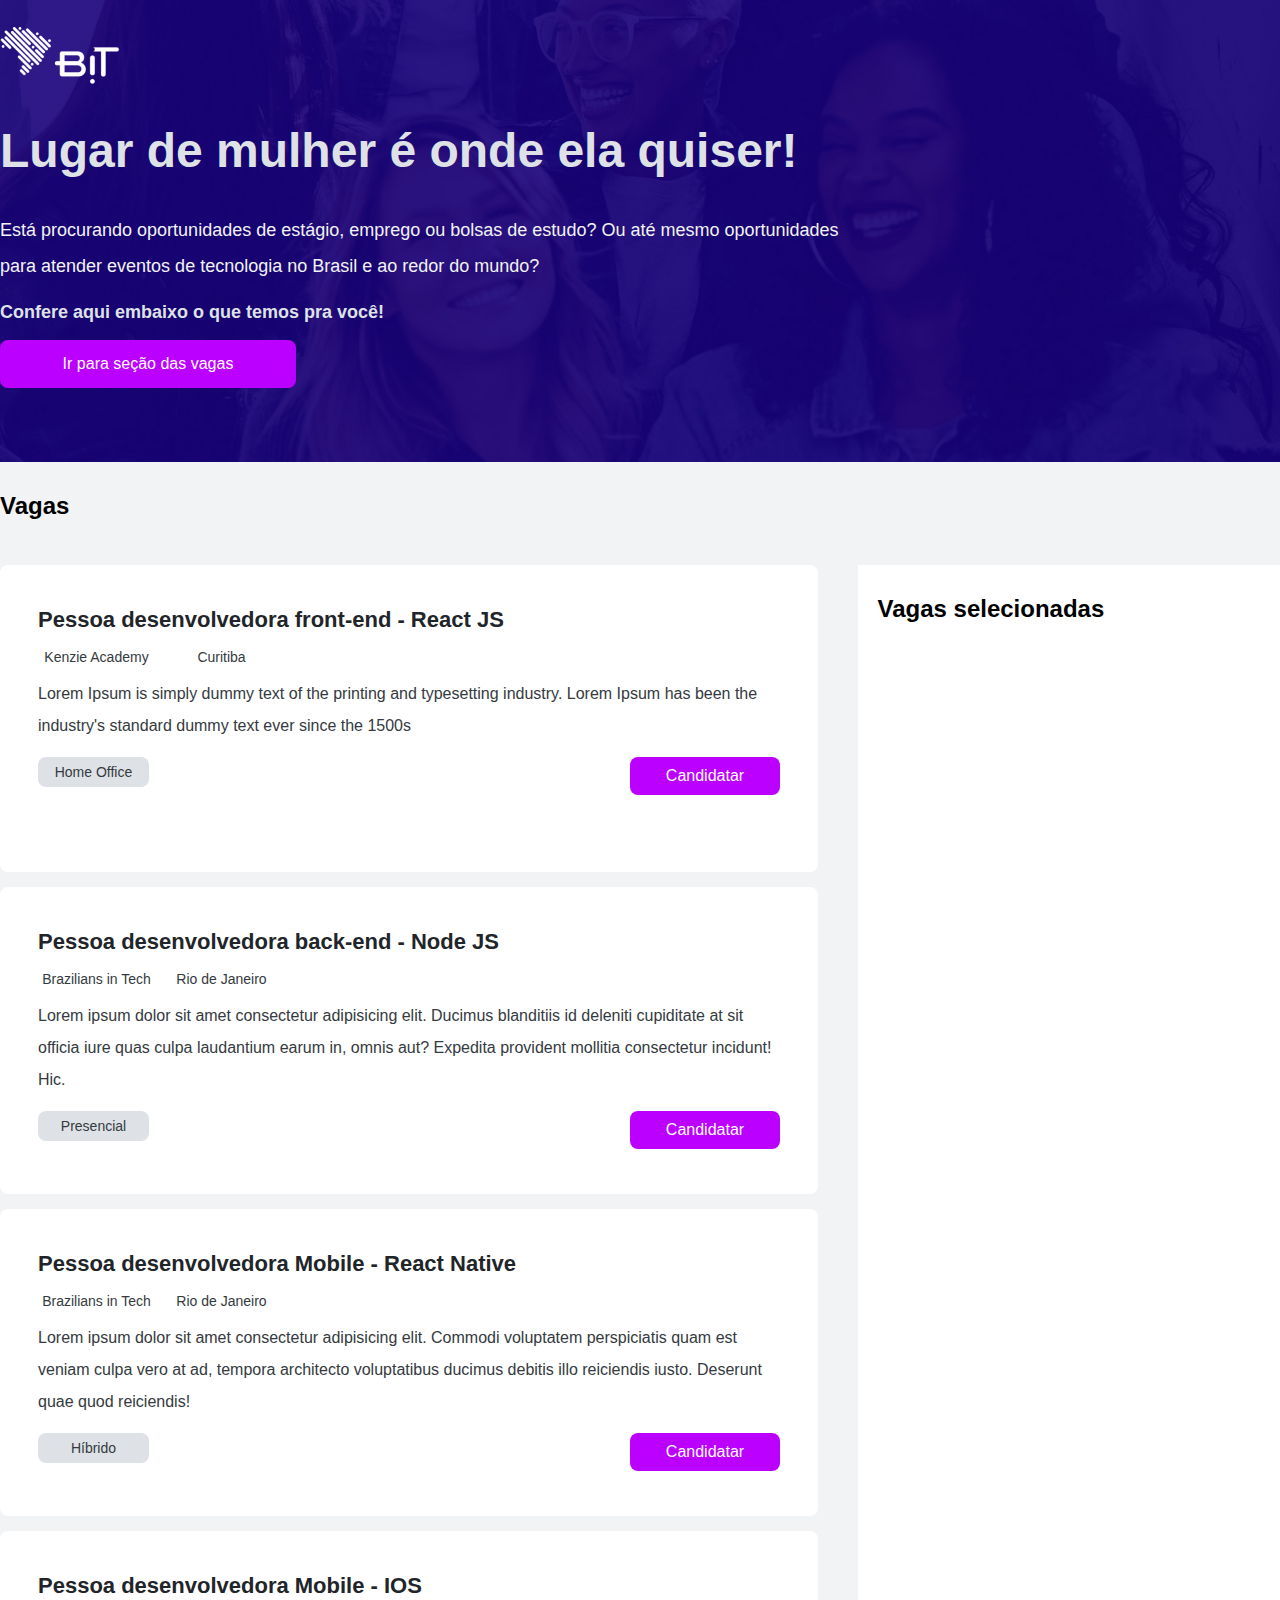
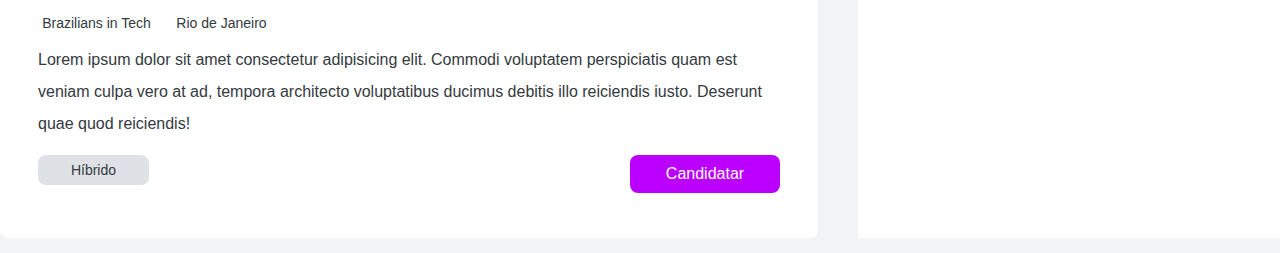
==== mulheresEmTech-master/index.html @ f9754e4c "Add files via upload" ====
<!DOCTYPE html>
<html lang="pt-br">
  <head>
    <meta charset="UTF-8" />
    <meta http-equiv="X-UA-Compatible" content="IE=edge" />
    <meta name="viewport" content="width=device-width, initial-scale=1.0" />
    <link rel="stylesheet" href="./assets/css/reset.css" />
    <link rel="stylesheet" href="./assets/css/colors.css" />
    <link rel="stylesheet" href="./assets/css/fonts.css" />
    <link rel="stylesheet" href="./assets/css/style.css" />
    <title>Mulheres em Tech</title>
  </head>
  <body>
    <!--  CABEÇALHO  -->
    <header>
      <div class="container">
        <img
          src="./assets/img/logo.png"
          alt="imagem logo empresa Brazilians in Tech"
        />
        <h1 class="title-1 color-grey-3">Lugar de mulher é onde ela quiser!</h1>
        <p class="text-1 color-grey-5">
          Está procurando oportunidades de estágio, emprego ou bolsas de estudo?
          Ou até mesmo oportunidades para atender eventos de tecnologia no
          Brasil e ao redor do mundo?
        </p>
        <h4 class="title-5 color-grey-3">
          Confere aqui embaixo o que temos pra você!
        </h4>

        <button class="bg-color-brand-1 big-btn">
          <a
            class="color-grey-6"
            href="https://braziliansintech.com/oportunidades/empregos"
            >Ir para seção das vagas</a
          >
        </button>
      </div>
    </header>
    <!--   CONTEUDO PRINCIPAL -->
    <main class="container">
      <h2 id="vagas">Vagas</h2>
      <div class="main-container">
        <!--   SEÇÃO DE VAGAS  -->
        <section>
          <!--   PRIMEIRO CARD DE VAGA  -->
          <!-- <div class="cards-vagas bg-color-grey-6">
            <h2 class="title-4 color-grey-1">
              Pessoa desenvolvedora front-end - React JS
            </h2>
            <span class="text-3 color-grey-2 span-card">Kenzie Academy</span>
            <span class="text-3 color-grey-2 span-card">Curitiba</span>
            <p class="text-2 color-grey-2">
              Lorem Ipsum is simply dummy text of the printing and typesetting
              industry. Lorem Ipsum has been the industry's standard dummy text
              ever since the 1500s
            </p>
            <div class="box-candidatar">
              <span class="text-3 color-grey-2">Home Office</span>
              <button class="little-btn bg-color-brand-1 color-grey-6">
                Candidatar
              </button>
            </div>
          </div> -->

          <!--   SEGUNDO CARD DE VAGA  -->
          <!-- <div class="cards-vagas bg-color-grey-6">
            <h2 class="title-4 color-grey-1">
              Pessoa desenvolvedora back-end - Node JS
            </h2>
            <span class="text-3 color-grey-2 span-card"
              >Brazilians in Tech</span
            >
            <span class="text-3 color-grey-2 span-card">Rio de Janeiro </span>
            <p class="text-2 color-grey-2">
              Lorem ipsum dolor sit amet consectetur adipisicing elit. Ducimus
              blanditiis id deleniti cupiditate at sit officia iure quas culpa
              laudantium earum in, omnis aut? Expedita provident mollitia
              consectetur incidunt! Hic.
            </p>
            <div class="box-candidatar">
              <span class="text-3 color-grey-2">Presencial</span>
              <button class="little-btn bg-color-brand-1 color-grey-6">
                Candidatar
              </button>
            </div>
          </div> -->

          <!--   TERCEIRO CARD DE VAGA  -->
          <!-- <div class="cards-vagas bg-color-grey-6">
            <h2 class="title-4 color-grey-1">
              Pessoa desenvolvedora Mobile - React Native
            </h2>
            <span class="text-3 color-grey-2 span-card"
              >Brazilians in Tech</span
            >
            <span class="text-3 color-grey-2 span-card">Rio de Janeiro </span>
            <p class="text-2 color-grey-2">
              Lorem ipsum dolor sit amet <span>consectetur</span> adipisicing
              elit. Commodi voluptatem perspiciatis quam est veniam culpa vero
              at ad, tempora architecto voluptatibus ducimus debitis illo
              reiciendis iusto. Deserunt quae quod reiciendis!
            </p>
            <div class="box-candidatar">
              <span class="text-3 color-grey-2">Híbrido </span>
              <button class="little-btn bg-color-brand-1 color-grey-6">
                Candidatar
              </button>
            </div>
          </div> -->
        </section>

        <!-- BARRA LATERAL   -->
        <aside class="bg-color-grey-6">
          <h2>Vagas selecionadas</h2>
          <!-- PRIMEIRA VAGA SELECIONADA   -->
          <ul id="container-vagas-selecionadas">
            <!-- <li class="vaga-selecionada-card">
              <div class="flex-row">
                <h3>Pessoa desenvolvedora front-end - React JS</h3>
  
                <button class="trash-btn bg-color-grey-5">
                  <img src="./assets/img/trash.svg" alt="ícone de lixeira" />
                </button>
              </div>
  
              <div class="flex-span">
                <span class="color-grey-2 text-3">Kenzie Academy</span>
                <span class="color-grey-2 text-3">Curitiba</span>
              </div>
            </li> -->
  
          

          </ul>
      </aside>
      </div>
    </main>
    <script src="./assets/js/vagas.js"></script>
    <script src="./assets/js/script.js"></script>
  </body>
</html>
---- mulheresEmTech-master/assets/css/colors.css ----
/* COLORS */

.color-brand-1 {
  color: #bc00ff;
}

.color-brand-2 {
  color: #540073;
}

.color-grey-1 {
  color: #212529;
}

.color-grey-2 {
  color: #343a40;
}

.color-grey-3 {
  color: #dee2e6;
}

.color-grey-4 {
  color: #e9ecef;
}

.color-grey-5 {
  color: #f1f3f5;
}

.color-grey-6 {
  color: #ffffff;
}

/* Background */
.bg-color-brand-1 {
  background-color: #bc00ff;
}

.bg-color-brand-2 {
  background-color: #540073;
}

.bg-color-grey-3 {
  background-color: #dee2e6;
}

.bg-color-grey-4 {
  background-color: #e9ecef;
}

.bg-color-grey-5 {
  background-color: #f1f3f5;
}

.bg-color-grey-6 {
  background-color: #ffffff;
}
---- mulheresEmTech-master/assets/css/fonts.css ----
.title-1 {
  font-size: 48px;
  font-weight: 600;
  line-height: 72px;
}

.title-2 {
  font-size: 40px;
  font-weight: 600;
  line-height: 60px;
}

.title-3 {
  font-size: 32px;
  font-weight: 600;
  line-height: 48px;
}

.title-4 {
  font-size: 22px;
  font-weight: 600;
  line-height: 33px;
}

.title-5 {
  font-size: 18px;
  font-weight: 600;
  line-height: 26px;
}

.text-1 {
  font-size: 18px;
  font-weight: 400;
  line-height: 36px;
}

.text-2 {
  font-size: 16px;
  font-weight: 400;
  line-height: 32px;
}

.text-3 {
  font-size: 14px;
  font-weight: 400;
  line-height: 22px;
}
---- mulheresEmTech-master/assets/css/style.css ----
/* GERAL */

.container {
  width: 1400px;
  margin: 0 auto;
}

body {
  font-family: "Poppins", sans-serif;
  background-color: #f1f3f5;
}

/* HEADER */

header {
  background-image: url(../img/header-bg.jpg);
  background-size: cover;
  height: 462px;
}

img {
  margin-top: 25px;
  margin-bottom: 25px;
}

h1 {
  margin-bottom: 25px;
}

header p {
  width: 60%;
  margin-bottom: 15px;
}

h4 {
  margin-bottom: 15px;
}
.big-btn {
  width: 296px;
  height: 48px;
  border-radius: 8px;
  border: none;
  font-size: 16px;
  line-height: 24px;
  font-weight: 500;
}

.big-btn:hover {
  background-color: blueviolet;
}

a {
  text-decoration: none;
}

/* MAIN */

#vagas {
  margin: 30px 0;
  text-align: start;
}

.little-btn {
  width: 150px;
  height: 38px;
  border-radius: 8px;
  border: none;
  font-size: 16px;
  line-height: 24px;
  font-weight: 500;
  cursor: pointer;
}

.little-btn:hover {
  background-color: blueviolet;
}

.main-container {
  display: flex;
  justify-content: space-between;
}

.cards-vagas {
  height: 307px;
  width: 818px;
  left: 0px;
  top: 0px;
  border-radius: 8px;
  padding: 38px;
  margin: 15px auto;
}

.span-card {
  display: inline-block;
  width: 117px;
  margin-right: 8px;
  text-align: center;
  margin-top: 10px;
  margin-bottom: 10px;
}

.box-candidatar {
  margin-top: 15px;
  display: flex;
  justify-content: space-between;
}

.box-candidatar span {
  background-color: #dee2e6;
  border-radius: 8px;
  text-align: center;
  width: 111px;
  height: 30px;
  padding: 4px 12px 4px 12px;
}

/* ASIDE */
aside {
  margin: 15px auto;
  width: 503px;
  /* height: 316px; */
}

aside h2 {
  text-align: start;
  margin: 30px 20px;
}

.vaga-selecionada-card {
  display: flex;
  flex-direction: column;
}

.flex-row {
  display: flex;
  flex-direction: row;
  justify-content: space-around;
  height: 100px;
  align-items: center;
}

.trash-btn {
  height: 38px;
  width: 44px;
  border-radius: 8px;
  border: none;
  cursor: pointer;
}

.trash-btn:hover {
  background-color: #dee2e6;
}

.trash-btn img {
  margin-top: 9px;
}

.flex-span {
  display: flex;
  justify-content: flex-start;
}

.flex-span span {
  margin-left: 20px;
}
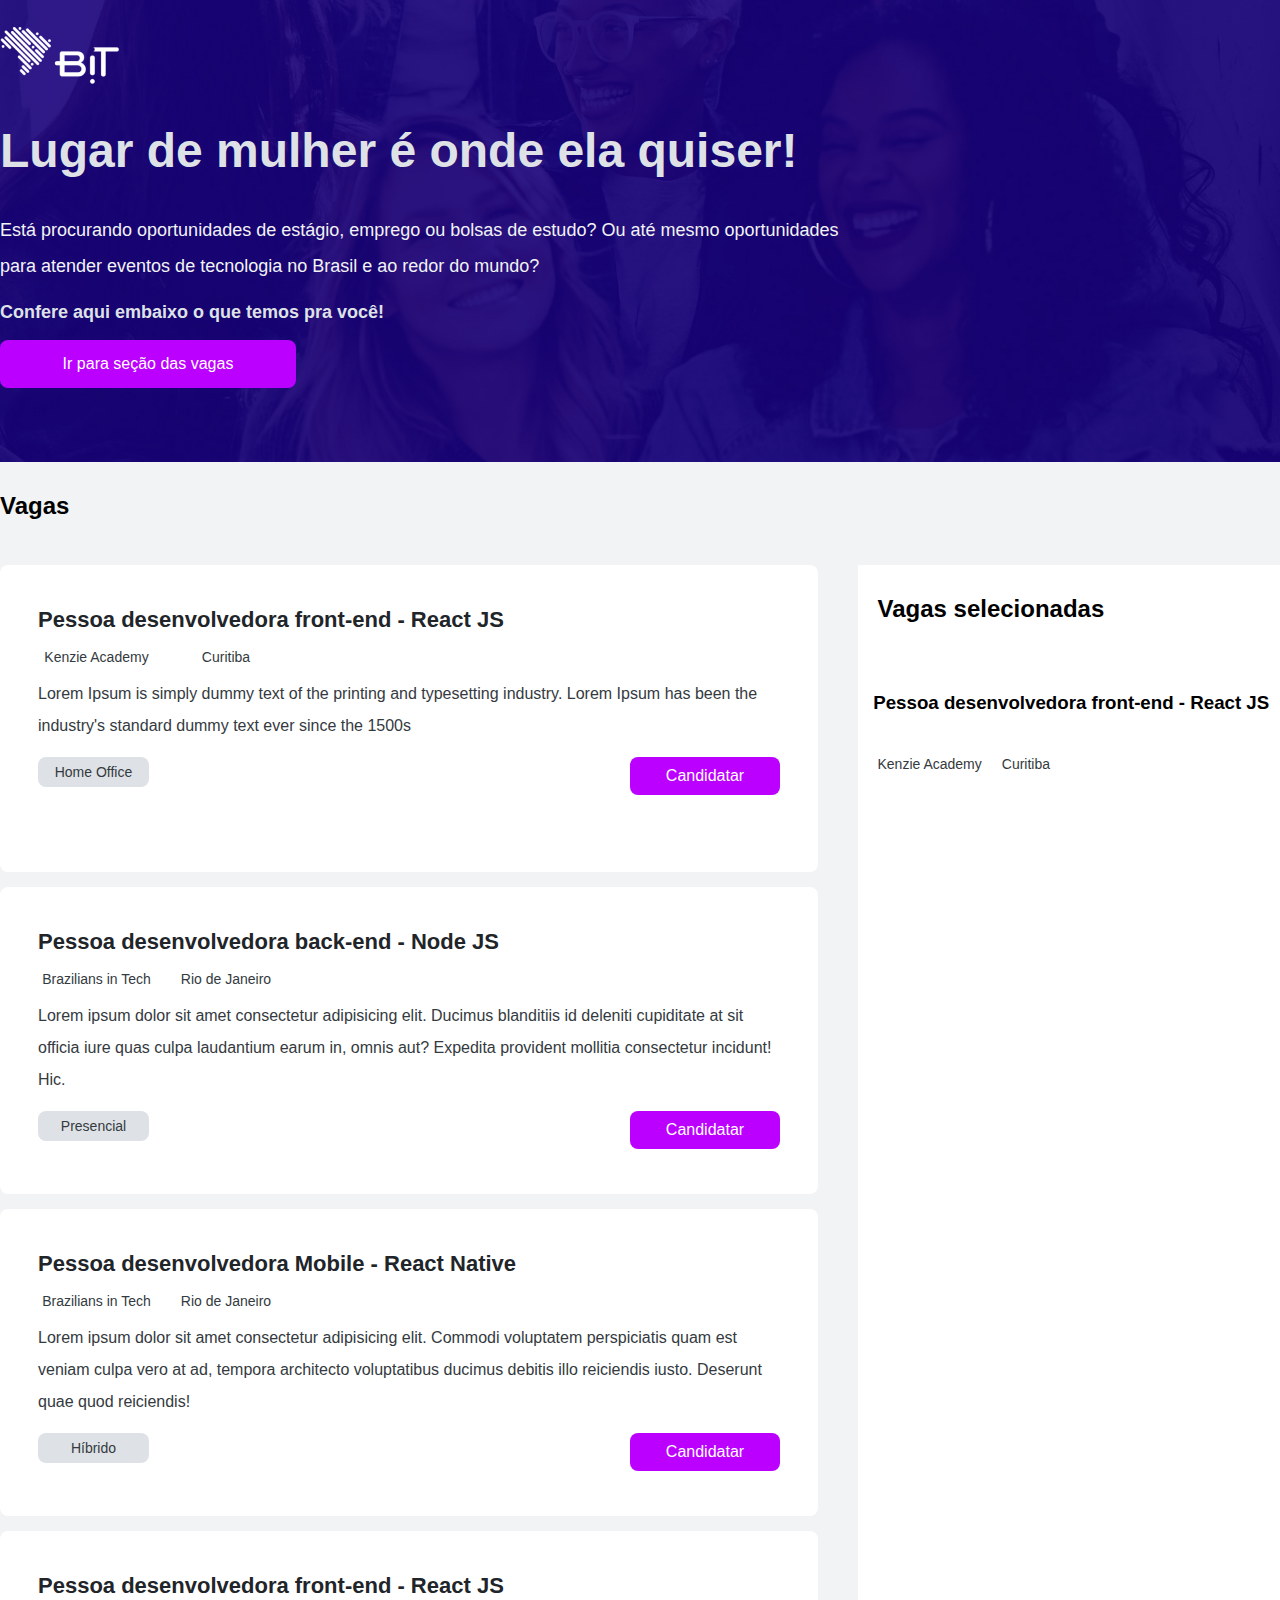
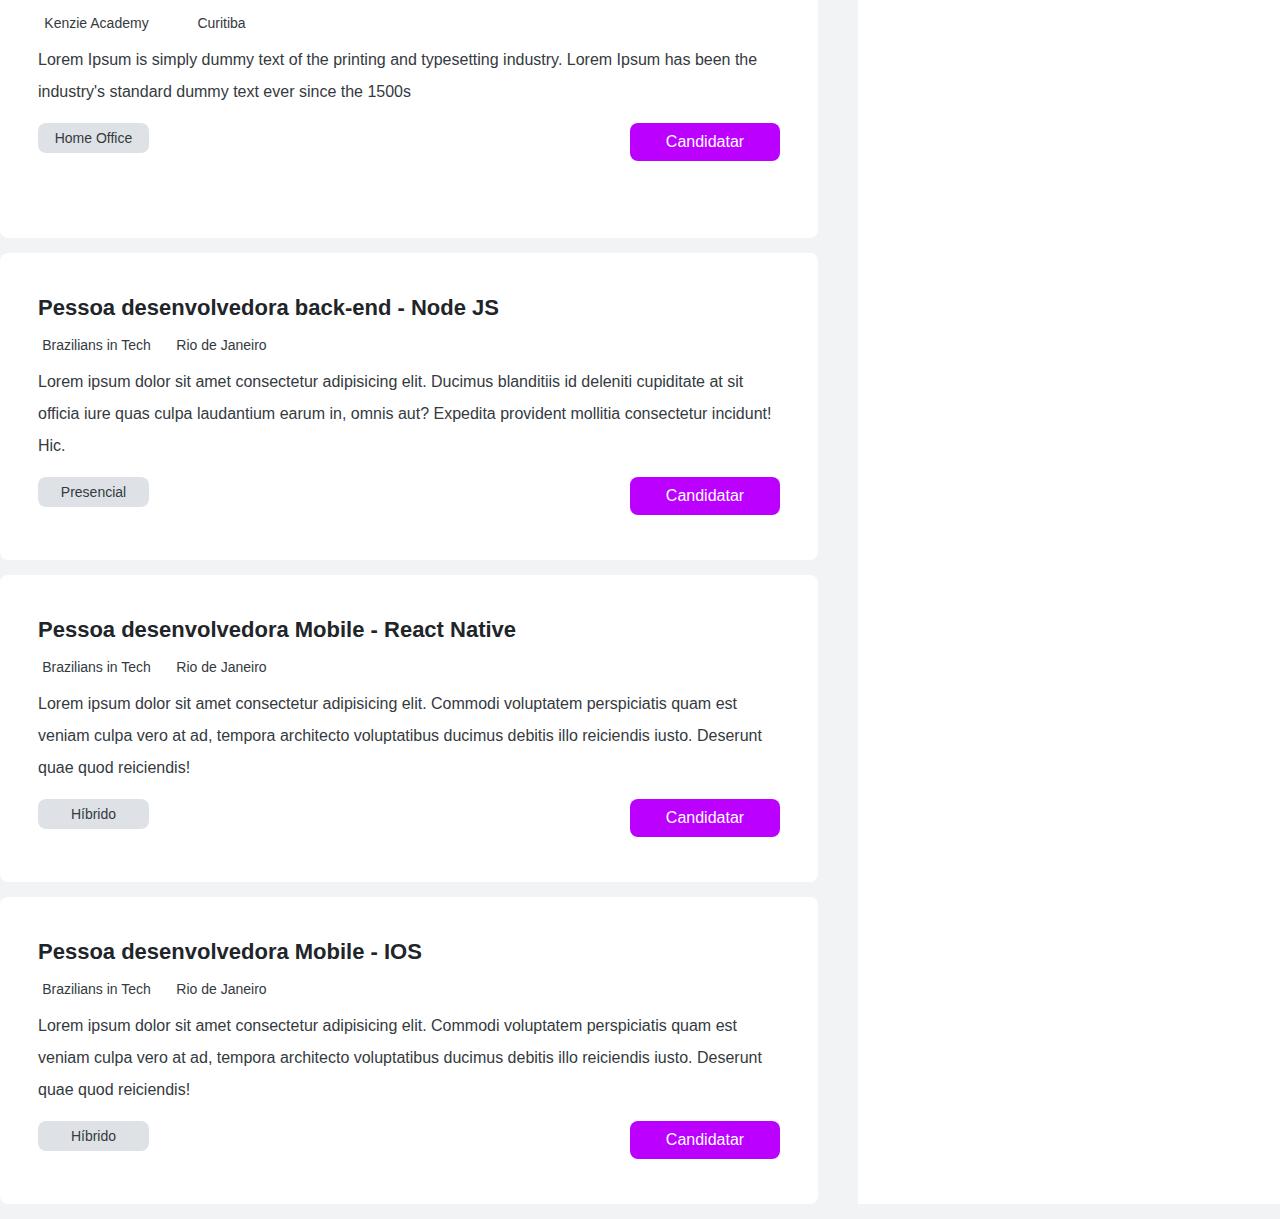
==== commit ce017b20: "retirando comentarios" ====
--- a/mulheresEmTech-master/index.html
+++ b/mulheresEmTech-master/index.html
@@ -11,7 +11,7 @@
     <title>Mulheres em Tech</title>
   </head>
   <body>
-    <!--  CABEÇALHO  -->
+    
     <header>
       <div class="container">
         <img
@@ -37,14 +37,14 @@
         </button>
       </div>
     </header>
-    <!--   CONTEUDO PRINCIPAL -->
+   
     <main class="container">
       <h2 id="vagas">Vagas</h2>
       <div class="main-container">
-        <!--   SEÇÃO DE VAGAS  -->
+       
         <section>
-          <!--   PRIMEIRO CARD DE VAGA  -->
-          <!-- <div class="cards-vagas bg-color-grey-6">
+          
+          <div class="cards-vagas bg-color-grey-6">
             <h2 class="title-4 color-grey-1">
               Pessoa desenvolvedora front-end - React JS
             </h2>
@@ -61,16 +61,14 @@
                 Candidatar
               </button>
             </div>
-          </div> -->
+          </div>
 
-          <!--   SEGUNDO CARD DE VAGA  -->
-          <!-- <div class="cards-vagas bg-color-grey-6">
+         
+          <div class="cards-vagas bg-color-grey-6">
             <h2 class="title-4 color-grey-1">
               Pessoa desenvolvedora back-end - Node JS
             </h2>
-            <span class="text-3 color-grey-2 span-card"
-              >Brazilians in Tech</span
-            >
+            <span class="text-3 color-grey-2 span-card">Brazilians in Tech</span>
             <span class="text-3 color-grey-2 span-card">Rio de Janeiro </span>
             <p class="text-2 color-grey-2">
               Lorem ipsum dolor sit amet consectetur adipisicing elit. Ducimus
@@ -84,10 +82,10 @@
                 Candidatar
               </button>
             </div>
-          </div> -->
+          </div>
 
-          <!--   TERCEIRO CARD DE VAGA  -->
-          <!-- <div class="cards-vagas bg-color-grey-6">
+         
+          <div class="cards-vagas bg-color-grey-6">
             <h2 class="title-4 color-grey-1">
               Pessoa desenvolvedora Mobile - React Native
             </h2>
@@ -107,15 +105,15 @@
                 Candidatar
               </button>
             </div>
-          </div> -->
+          </div>
         </section>
 
-        <!-- BARRA LATERAL   -->
+        
         <aside class="bg-color-grey-6">
           <h2>Vagas selecionadas</h2>
-          <!-- PRIMEIRA VAGA SELECIONADA   -->
+          
           <ul id="container-vagas-selecionadas">
-            <!-- <li class="vaga-selecionada-card">
+            <li class="vaga-selecionada-card">
               <div class="flex-row">
                 <h3>Pessoa desenvolvedora front-end - React JS</h3>
   
@@ -128,7 +126,7 @@
                 <span class="color-grey-2 text-3">Kenzie Academy</span>
                 <span class="color-grey-2 text-3">Curitiba</span>
               </div>
-            </li> -->
+            </li>
   
           
 
